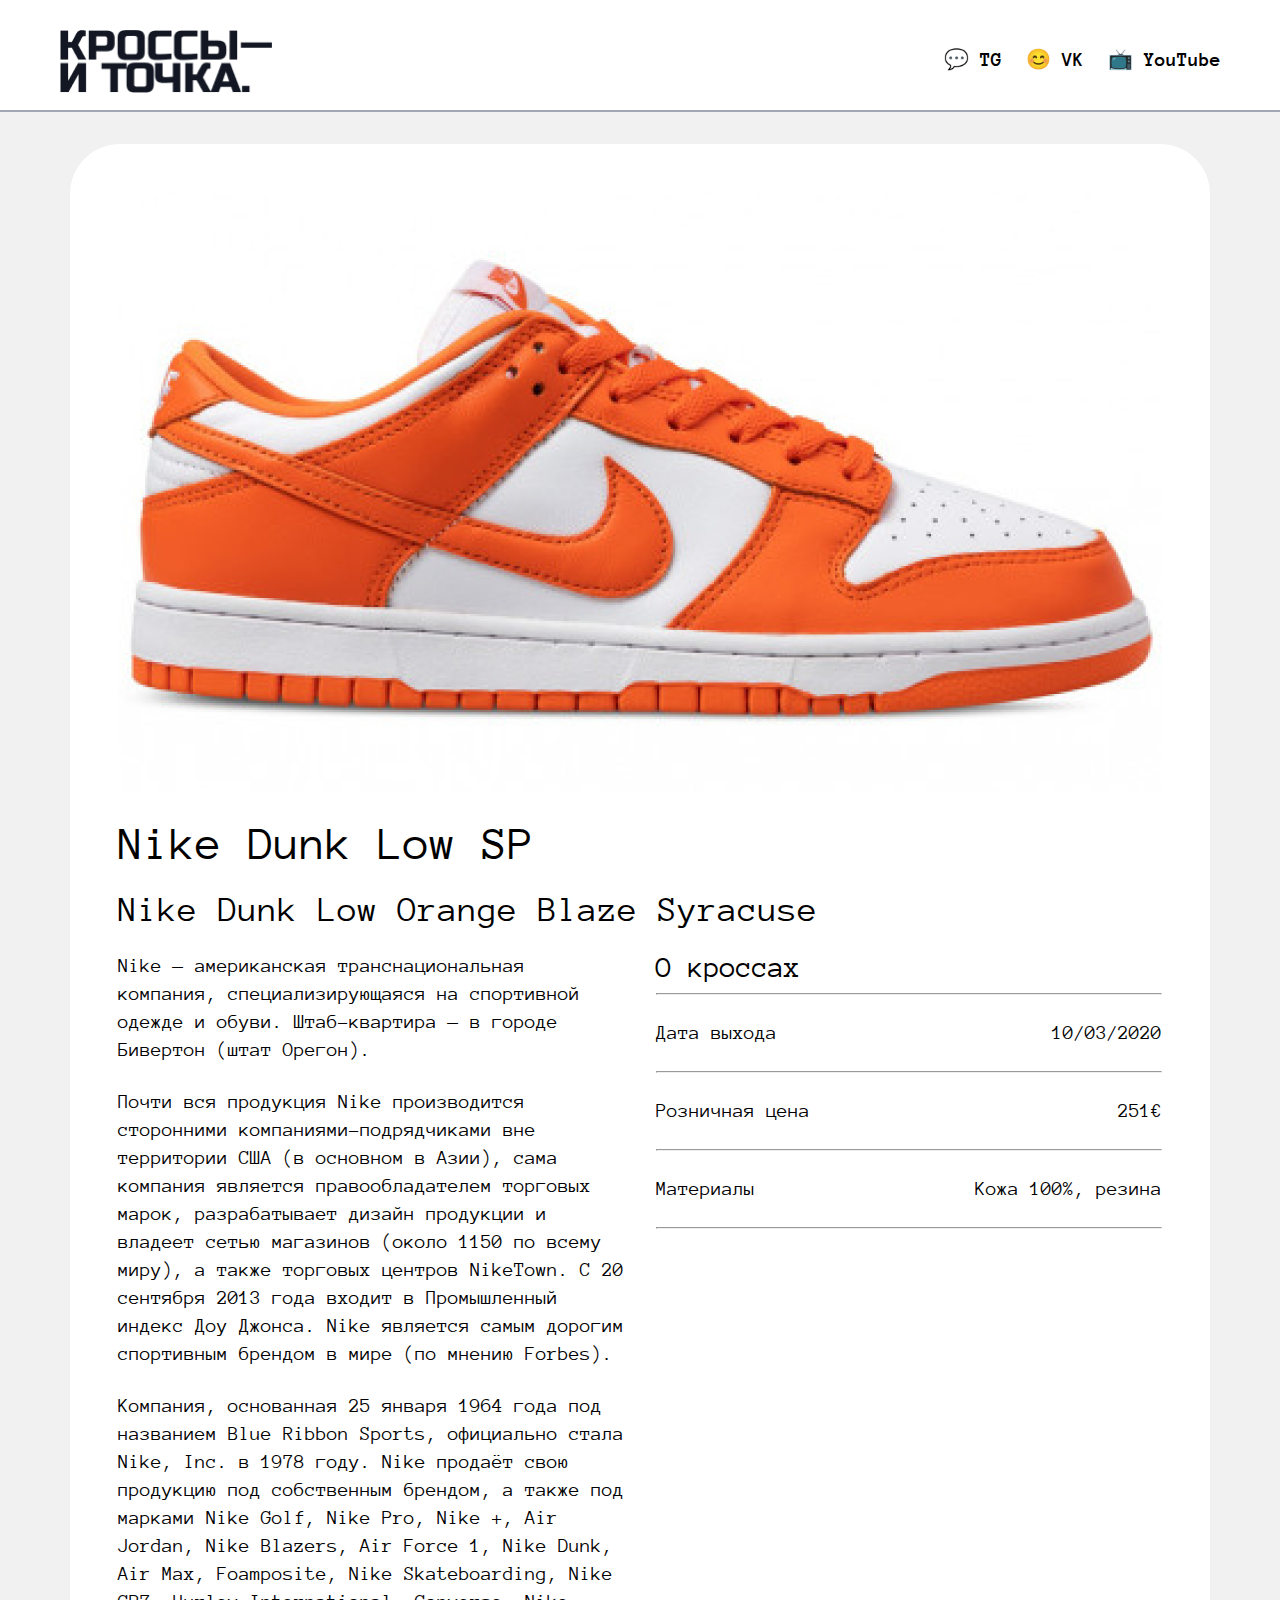
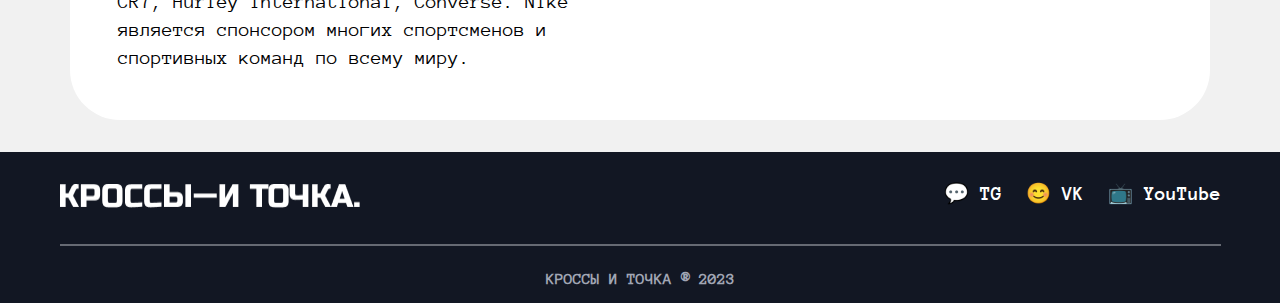
==== page1.html @ 4dd608cb "Add files via upload" ====
<!DOCTYPE html>
<html lang="ru">
<head>
    <meta charset="UTF-8">
    <meta name="viewport" content="width=device-width, initial-scale=1.0">
    <title>Кроссы — и точка.</title>
    <link rel="stylesheet" href="./style.css"/>
    <script src="./script.js"></script>
</head>
<body>
    <header class="header">
        <div class="header__container">
            <a href="./index.html"><img src="./images/header-logo.png" alt="Кроссы - и точка." class="header__logo"></a>
            <nav>
                <ul class="header__nav">
                    <li><a href="#" class="header__link">💬 TG</a></li>
                    <li><a href="#" class="header__link">😊 VK</a></li>
                    <li><a href="#" class="header__link">📺 YouTube</a></li>
                </ul>
            </nav>
        </div>
    </header>
    <hr class="header__line"/>
    <main class="main">
        <div class="sneaker">
            <div class="sneaker__info">
                <img src="./images/sneaker-big.png" alt="Кроссовок" class="sneaker__img">
                <h1>Nike Dunk Low SP</h1>
                <h2>Nike Dunk Low Orange Blaze Syracuse</h2>
                <div class="sneaker__box">
                    <div class="sneaker__description">
                        <p>Nike — американская транснациональная компания, специализирующаяся на спортивной одежде и обуви. Штаб-квартира — в городе Бивертон (штат Орегон).</p>
                        <p>Почти вся продукция Nike производится сторонними компаниями-подрядчиками вне территории США (в основном в Азии), сама компания является правообладателем торговых марок, разрабатывает дизайн продукции и владеет сетью магазинов (около 1150 по всему миру), а также торговых центров NikeTown. С 20 сентября 2013 года входит в Промышленный индекс Доу Джонса. Nike является самым дорогим спортивным брендом в мире (по мнению Forbes).</p>
                        <p>Компания, основанная 25 января 1964 года под названием Blue Ribbon Sports, официально стала Nike, Inc. в 1978 году. Nike продаёт свою продукцию под собственным брендом, а также под марками Nike Golf, Nike Pro, Nike +, Air Jordan, Nike Blazers, Air Force 1, Nike Dunk, Air Max, Foamposite, Nike Skateboarding, Nike CR7, Hurley International, Converse. Nike является спонсором многих спортсменов и спортивных команд по всему миру.</p>
                    </div>
                    <div class="sneaker__parameters">
                        <h3>О кроссах</h3>
                        <hr/>
                        <div class="sneaker__parameter">
                            <p>Дата выхода</p>
                            <p>10/03/2020</p>
                        </div>
                        <hr/>
                        <div class="sneaker__parameter">
                            <p>Розничная цена</p>
                            <p>251€</p>
                        </div>
                        <hr/>
                        <div class="sneaker__parameter">
                            <p>Материалы</p>
                            <p>Кожа 100%, резина</p>
                        </div>
                        <hr/>
                    </div>
                </div>
            </div>
        </div>
    </main>
    <footer class="footer">
        <div class="footer__container">
            <div class="footer__content">
                <a href="#"><img src="./images/footer-logo.png" alt="Кроссы - и точка." class="footer__logo"></a>
                <nav>
                    <ul class="footer__nav">
                        <li><a href="#" class="footer__link">💬 TG</a></li>
                        <li><a href="#" class="footer__link">😊 VK</a></li>
                        <li><a href="#" class="footer__link">📺 YouTube</a></li>
                    </ul>
            </div>
                </nav>
            <hr class="footer__line"/>
            <p class="footer__text">КРОССЫ И ТОЧКА ® 2023</p>
        </div>
    </footer>
</body>
</html>
---- style.css ----
@font-face {
  font-family: "Anonymous Pro";
  src: url(./fonts/AnonymousPro-Regular.ttf);
}

@font-face {
  font-family: "Anonymous Pro Bold";
  src: url(./fonts/AnonymousPro-Bold.ttf);
}

* {
  margin: 0;
}

body {
  background-color: #f1f1f1;
}

.header {
  display: flex;
  justify-content: center;
  background-color: #ffffff;
  height: 110px;
}

.header__container {
  display: flex;
  justify-content: space-between;
  width: 1161px;
}

.header__link {
  color: black;
  text-decoration: none;
  font-family: "Anonymous Pro Bold";
  font-weight: 700;
  font-size: 20px;
  line-height: 20px;
}

.header__line {
  background-color: #a1a6b4;
  color: #a1a6b4;
  height: 2px;
  border: none;
}

.header__logo {
  width: 212px;
  height: 63px;
  padding-top: 30px;
}

.header__nav {
  display: flex;
  gap: 24px;
  padding-inline-start: 0;
  margin-top: 50px;
}

.main {
  display: flex;
  justify-content: center;
}

.main__container {
  display: flex;
  justify-content: center;
  flex-direction: column;
  align-items: flex-start;
  min-width: 375px;
  margin: 25px auto;
  max-width: 1161px;
  max-height: 100%;
}

.content__cards {
  display: flex;
  flex-wrap: wrap;
  justify-content: flex-start;
  width: 100%;
  gap: 24px;
  margin-top: 24px;
}

.card {
  background-color: #ffffff;
  width: 371px;
  border-radius: 12px;
}

.card__img {
  border-radius: 12px;
}

.small {
  height: 374px;
}

.medium {
  height: 394px;
}

.big {
  height: 400px;
}

.bigest {
  height: 420px;
}

.description {
  font-family: "Anonymous Pro";
  margin: 32px 24px;
  width: 323px;
}

h3 {
  font-weight: 700;
  font-size: 26px;
  line-height: 26px;
  padding-bottom: 10px;
}

.main__container p {
  font-weight: 400;
  font-size: 20px;
  line-height: 20px;
}

.main__container h2 {
  width: 767px;
  height: 48px;
  font-family: "Anonymous Pro Bold";
  font-weight: 500;
  font-size: 48px;
  line-height: 48px;
}

.footer {
  display: flex;
  justify-content: center;
  background-color: #121723;
  height: 151px;
  max-width: 100%;
}

.footer__container {
  width: 1161px;
}

.footer__link {
  color: rgb(255, 255, 255);
  text-decoration: none;
  font-family: "Anonymous Pro Bold";
  font-weight: 700;
  font-size: 20px;
  line-height: 20px;
}

.footer__line {
  background-color: rgba(230, 232, 236, 0.4);
  color: rgba(230, 232, 236, 0.4);
  height: 2px;
  border: none;
  margin: 32px 0 24px;
}

.footer__logo {
  height: 24px;
  width: 300px;
  padding-top: 32px;
}

.footer__content {
  display: flex;
  justify-content: space-between;
}

.footer__nav {
  display: flex;
  gap: 24px;
  margin-top: 32px;
  padding: 0;
}

.footer__text {
  display: flex;
  justify-content: center;
  color: #a1a6b4;
  font-family: "Anonymous Pro";
  font-size: 16px;
  font-weight: 700;
}

li {
  list-style-type: none;
}

a {
  text-decoration: none;
  color: inherit;
  margin: 0;
}

/*page*/

.sneaker {
  margin: 32px 0;
  background-color: #ffffff;
  border-radius: 50px;
}

.sneaker__info {
  margin: 48px;
}

.sneaker__description {
  width: 506px;
}

.sneaker__box {
  display: flex;
}

.sneaker__parameters {
  margin-top: 24px;
  width: 506px;
  margin-left: 32px;
}

.sneaker__parameter {
  display: flex;
  justify-content: space-between;
}

.sneaker h1 {
  font-family: "Anonymous Pro";
  font-size: 48px;
  font-style: normal;
  font-weight: 400;
  line-height: 100%;
  margin-top: 24px;
}

.sneaker h2 {
  font-family: "Anonymous Pro";
  font-size: 36px;
  font-style: normal;
  font-weight: 400;
  line-height: 100%;
  margin-top: 24px;
}

.sneaker h3 {
  font-family: "Anonymous Pro";
  font-size: 30px;
  font-style: normal;
  font-weight: 400;
  line-height: normal;
}

.sneaker__description p {
  font-family: "Anonymous Pro";
  font-size: 20px;
  font-style: normal;
  font-weight: 400;
  line-height: 28px;
  margin-top: 24px;
}

.sneaker__parameters p {
  font-family: "Anonymous Pro";
  font-size: 20px;
  font-style: normal;
  font-weight: 400;
  line-height: 28px;
  margin: 24px 0;
}

@media screen and (max-width: 1161px) {
  .header__container {
    width: 766px;
  }

  .main__container {
    width: 766px;
  }

  .footer__container {
    width: 766px;
  }

  .sneaker {
    width: 768px;
    border-radius: 30px;
  }

  .sneaker__img {
    width: 744px;
  }

  .sneaker__info {
    margin: 24px;
  }
}

@media screen and (max-width: 768px) {
  .header {
    height: 156px;
  }

  .header__container {
    width: 375px;
    flex-direction: column;
    align-items: center;
    justify-content: flex-start;
  }

  .header__logo {
    padding-top: 24px;
    padding-bottom: 24px;
    font-weight: 700;
  }

  .header__nav {
    margin: 0;
  }

  .main__container {
    width: 375px;
  }

  .main__container h2 {
    font-size: 32px;
    line-height: 32px;
    width: 375px;
    height: 64px;
  }

  .footer__container {
    width: 375px;
  }

  .footer__line {
    margin: 24px 0 24px;
  }

  .footer {
    height: 195px;
  }

  .footer__content {
    flex-direction: column;
    align-items: center;
  }

  .sneaker {
    border-radius: 12px;
    width: 343px;
  }

  .sneaker h1 {
    font-size: 32px;
  }

  .sneaker h2 {
    font-size: 20px;
  }

  .sneaker h3 {
    font-size: 24px;
  }

  .sneaker__description p,
  .sneaker__parameters p {
    font-size: 16px;
  }

  .sneaker__info {
    margin: 24px;
  }

  .sneaker__description {
    width: 295px;
  }

  .sneaker__parameters {
    width: 295px;
    margin: 32px 0 0;
  }

  .sneaker__img {
    width: 295px;
  }

  .sneaker__box {
    flex-direction: column;
  }
}
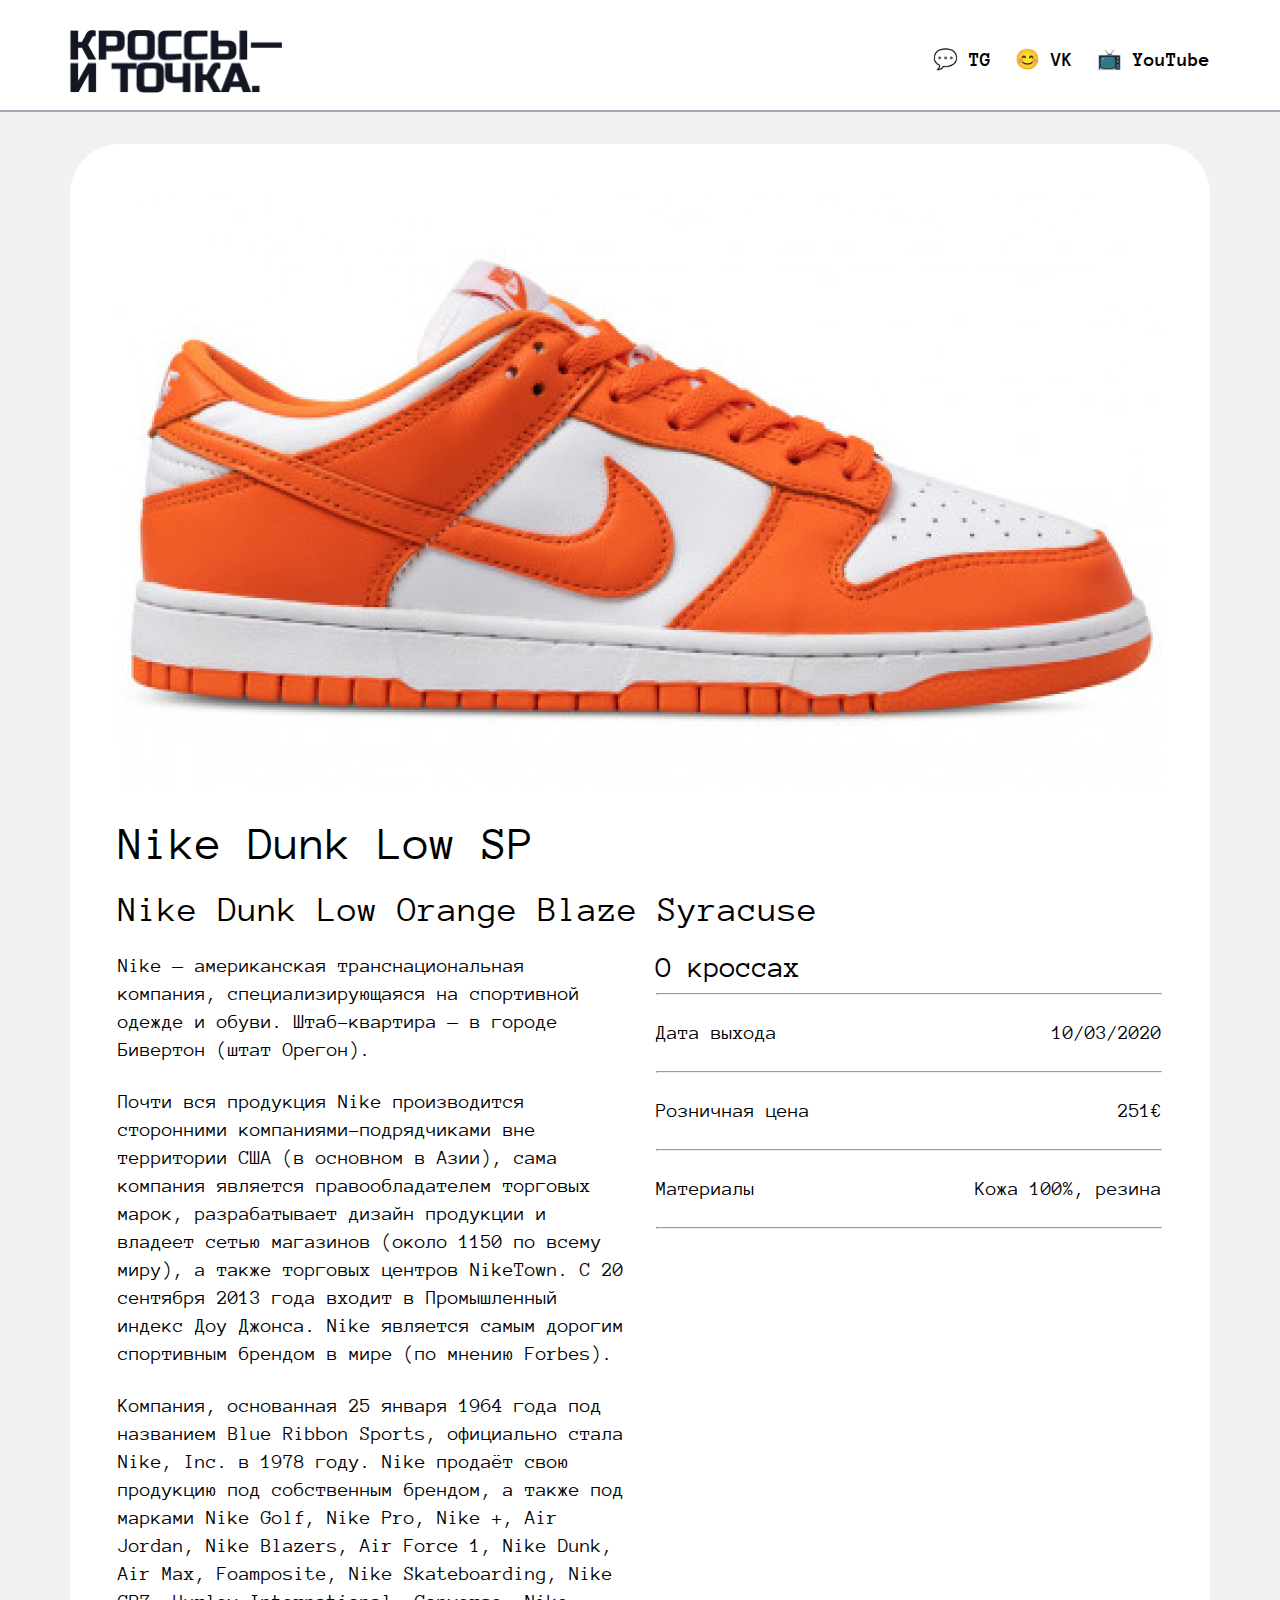
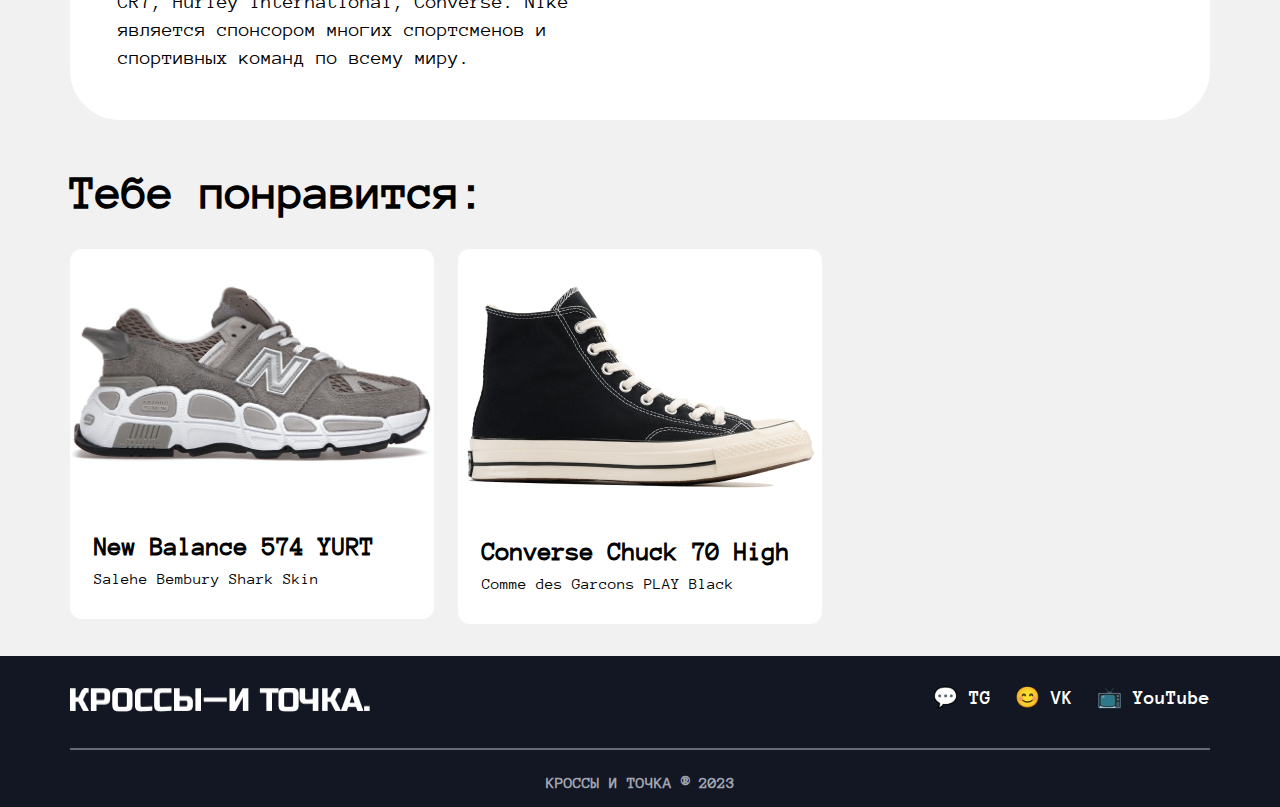
==== commit eb0b53f9: "." ====
--- a/page1.html
+++ b/page1.html
@@ -5,7 +5,6 @@
     <meta name="viewport" content="width=device-width, initial-scale=1.0">
     <title>Кроссы — и точка.</title>
     <link rel="stylesheet" href="./style.css"/>
-    <script src="./script.js"></script>
 </head>
 <body>
     <header class="header">
@@ -22,36 +21,61 @@
     </header>
     <hr class="header__line"/>
     <main class="main">
-        <div class="sneaker">
-            <div class="sneaker__info">
-                <img src="./images/sneaker-big.png" alt="Кроссовок" class="sneaker__img">
-                <h1>Nike Dunk Low SP</h1>
-                <h2>Nike Dunk Low Orange Blaze Syracuse</h2>
-                <div class="sneaker__box">
-                    <div class="sneaker__description">
-                        <p>Nike — американская транснациональная компания, специализирующаяся на спортивной одежде и обуви. Штаб-квартира — в городе Бивертон (штат Орегон).</p>
-                        <p>Почти вся продукция Nike производится сторонними компаниями-подрядчиками вне территории США (в основном в Азии), сама компания является правообладателем торговых марок, разрабатывает дизайн продукции и владеет сетью магазинов (около 1150 по всему миру), а также торговых центров NikeTown. С 20 сентября 2013 года входит в Промышленный индекс Доу Джонса. Nike является самым дорогим спортивным брендом в мире (по мнению Forbes).</p>
-                        <p>Компания, основанная 25 января 1964 года под названием Blue Ribbon Sports, официально стала Nike, Inc. в 1978 году. Nike продаёт свою продукцию под собственным брендом, а также под марками Nike Golf, Nike Pro, Nike +, Air Jordan, Nike Blazers, Air Force 1, Nike Dunk, Air Max, Foamposite, Nike Skateboarding, Nike CR7, Hurley International, Converse. Nike является спонсором многих спортсменов и спортивных команд по всему миру.</p>
+        <div class="sneaker__container">
+            <div class="sneaker">
+                <div class="sneaker__info">
+                    <img src="./images/sneaker-big1.png" alt="Кроссовок" class="sneaker__img">
+                    <h1>Nike Dunk Low SP</h1>
+                    <h2>Nike Dunk Low Orange Blaze Syracuse</h2>
+                    <div class="sneaker__box">
+                        <div class="sneaker__description">
+                            <p>Nike — американская транснациональная компания, специализирующаяся на спортивной одежде и обуви. Штаб-квартира — в городе Бивертон (штат Орегон).</p>
+                            <p>Почти вся продукция Nike производится сторонними компаниями-подрядчиками вне территории США (в основном в Азии), сама компания является правообладателем торговых марок, разрабатывает дизайн продукции и владеет сетью магазинов (около 1150 по всему миру), а также торговых центров NikeTown. С 20 сентября 2013 года входит в Промышленный индекс Доу Джонса. Nike является самым дорогим спортивным брендом в мире (по мнению Forbes).</p>
+                            <p>Компания, основанная 25 января 1964 года под названием Blue Ribbon Sports, официально стала Nike, Inc. в 1978 году. Nike продаёт свою продукцию под собственным брендом, а также под марками Nike Golf, Nike Pro, Nike +, Air Jordan, Nike Blazers, Air Force 1, Nike Dunk, Air Max, Foamposite, Nike Skateboarding, Nike CR7, Hurley International, Converse. Nike является спонсором многих спортсменов и спортивных команд по всему миру.</p>
+                        </div>
+                        <div class="sneaker__parameters">
+                            <h3>О кроссах</h3>
+                            <hr/>
+                            <div class="sneaker__parameter">
+                                <p>Дата выхода</p>
+                                <p>10/03/2020</p>
+                            </div>
+                            <hr/>
+                            <div class="sneaker__parameter">
+                                <p>Розничная цена</p>
+                                <p>251€</p>
+                            </div>
+                            <hr/>
+                            <div class="sneaker__parameter">
+                                <p>Материалы</p>
+                                <p>Кожа 100%, резина</p>
+                            </div>
+                            <hr/>
+                        </div>
                     </div>
-                    <div class="sneaker__parameters">
-                        <h3>О кроссах</h3>
-                        <hr/>
-                        <div class="sneaker__parameter">
-                            <p>Дата выхода</p>
-                            <p>10/03/2020</p>
+                </div>
+            </div>
+            <div class="sneaker__maybe">
+                <h2>Тебе понравится:</h2>
+                <div class="sneaker__cards">
+                    <a href="./page2.html">
+                        <div class="card">
+                        <img src="./images/image1.png" class="card__img">
+                        <div class="description">
+                            <h3>New Balance 574 YURT</h3>
+                            <p>Salehe Bembury Shark Skin</p>
                         </div>
-                        <hr/>
-                        <div class="sneaker__parameter">
-                            <p>Розничная цена</p>
-                            <p>251€</p>
+                    </div>
+                    </a>
+                    <a href="./page3.html">
+                        <div class="card">
+                            <img src="./images/image3.png" class="card__img">
+                            <div class="description">
+                                <h3>Converse Chuck 70 High</h3>
+                                <p>Comme des Garcons PLAY Black</p>
+                            </div>
                         </div>
-                        <hr/>
-                        <div class="sneaker__parameter">
-                            <p>Материалы</p>
-                            <p>Кожа 100%, резина</p>
-                        </div>
-                        <hr/>
-                    </div>
+                    </a>
                 </div>
             </div>
         </div>
--- a/style.css
+++ b/style.css
@@ -26,7 +26,7 @@
 .header__container {
   display: flex;
   justify-content: space-between;
-  width: 1161px;
+  width: 1140px;
 }
 
 .header__link {
@@ -68,9 +68,9 @@
   justify-content: center;
   flex-direction: column;
   align-items: flex-start;
-  min-width: 375px;
+  min-width: 343px;
   margin: 25px auto;
-  max-width: 1161px;
+  max-width: 1140px;
   max-height: 100%;
 }
 
@@ -84,35 +84,21 @@
 }
 
 .card {
+  width: 364px;
   background-color: #ffffff;
-  width: 371px;
   border-radius: 12px;
+  transition: 400ms ease;
+  height: max-content;
 }
 
 .card__img {
   border-radius: 12px;
-}
-
-.small {
-  height: 374px;
-}
-
-.medium {
-  height: 394px;
-}
-
-.big {
-  height: 400px;
-}
-
-.bigest {
-  height: 420px;
+  width: 364px;
 }
 
 .description {
   font-family: "Anonymous Pro";
-  margin: 32px 24px;
-  width: 323px;
+  padding: 32px 24px;
 }
 
 h3 {
@@ -146,7 +132,7 @@
 }
 
 .footer__container {
-  width: 1161px;
+  width: 1140px;
 }
 
 .footer__link {
@@ -203,10 +189,15 @@
   margin: 0;
 }
 
-/*page*/
+.card:hover {
+  box-shadow: 0px 4px 4px 0px rgba(0, 0, 0, 0.25);
+  transform: translateY(-10px);
+}
+
+/*pages*/
 
 .sneaker {
-  margin: 32px 0;
+  margin-top: 32px;
   background-color: #ffffff;
   border-radius: 50px;
 }
@@ -215,6 +206,29 @@
   margin: 48px;
 }
 
+.sneaker__container {
+  display: flex;
+  flex-direction: column;
+  gap: 48px;
+}
+
+.sneaker__maybe {
+  margin-bottom: 32px;
+}
+
+.sneaker__cards {
+  display: flex;
+  flex-wrap: wrap;
+  gap: 24px;
+}
+
+.sneaker__maybe h2 {
+  font-family: "Anonymous Pro";
+  font-size: 48px;
+  font-weight: 700;
+  margin-bottom: 32px;
+}
+
 .sneaker__description {
   width: 506px;
 }
@@ -224,9 +238,9 @@
 }
 
 .sneaker__parameters {
-  margin-top: 24px;
   width: 506px;
   margin-left: 32px;
+  margin-top: 24px;
 }
 
 .sneaker__parameter {
@@ -280,15 +294,20 @@
 
 @media screen and (max-width: 1161px) {
   .header__container {
-    width: 766px;
+    width: 720px;
   }
 
   .main__container {
-    width: 766px;
+    width: 720px;
+  }
+
+  .card,
+  .card__img {
+    width: 348px;
   }
 
   .footer__container {
-    width: 766px;
+    width: 720px;
   }
 
   .sneaker {
@@ -327,14 +346,16 @@
     margin: 0;
   }
 
-  .main__container {
-    width: 375px;
+  .main__container,
+  .card,
+  .card__img {
+    width: 343px;
   }
 
   .main__container h2 {
     font-size: 32px;
     line-height: 32px;
-    width: 375px;
+    width: 343px;
     height: 64px;
   }
 
@@ -387,7 +408,7 @@
 
   .sneaker__parameters {
     width: 295px;
-    margin: 32px 0 0;
+    margin: 24px 0 0 0;
   }
 
   .sneaker__img {
@@ -397,4 +418,16 @@
   .sneaker__box {
     flex-direction: column;
   }
-}
+
+  .sneaker__container {
+    align-items: center;
+  }
+
+  .sneaker__maybe {
+    width: 343px;
+  }
+
+  .sneaker__maybe h2 {
+    font-size: 32px;
+  }
+}
